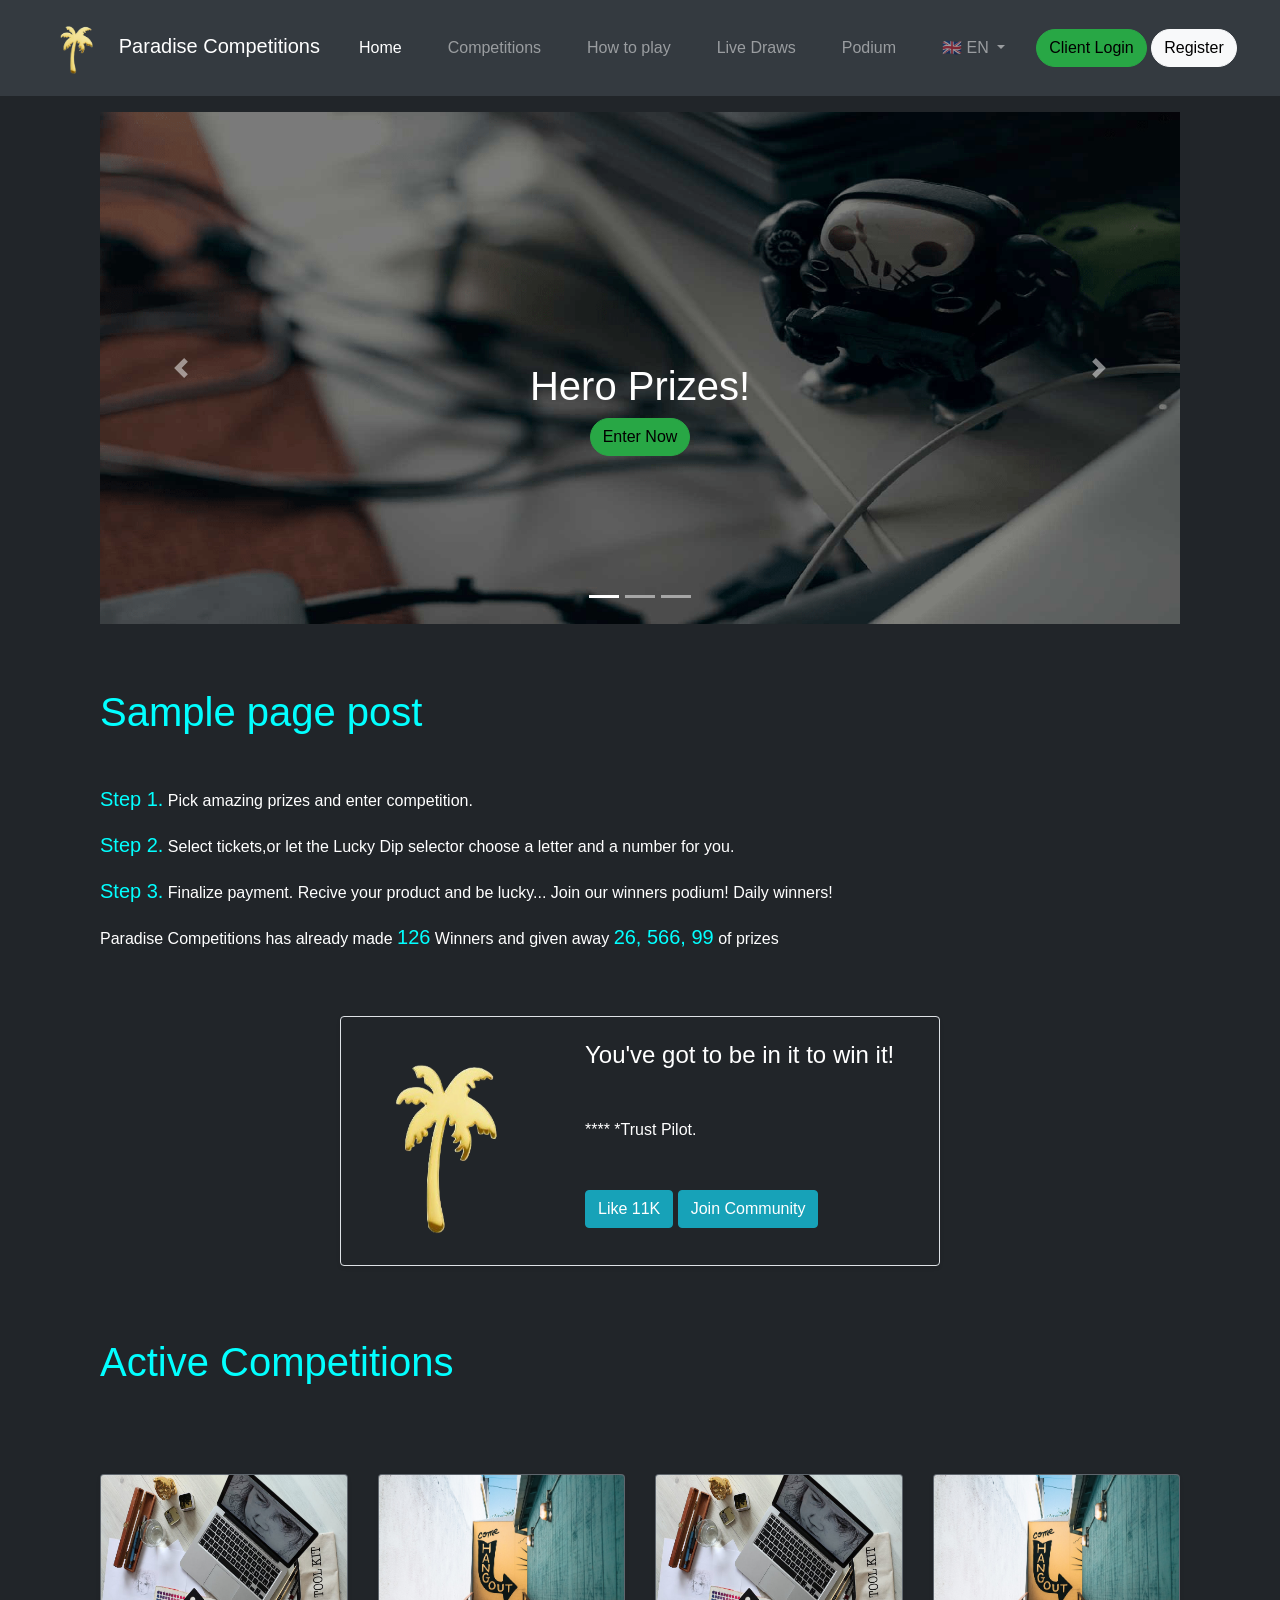
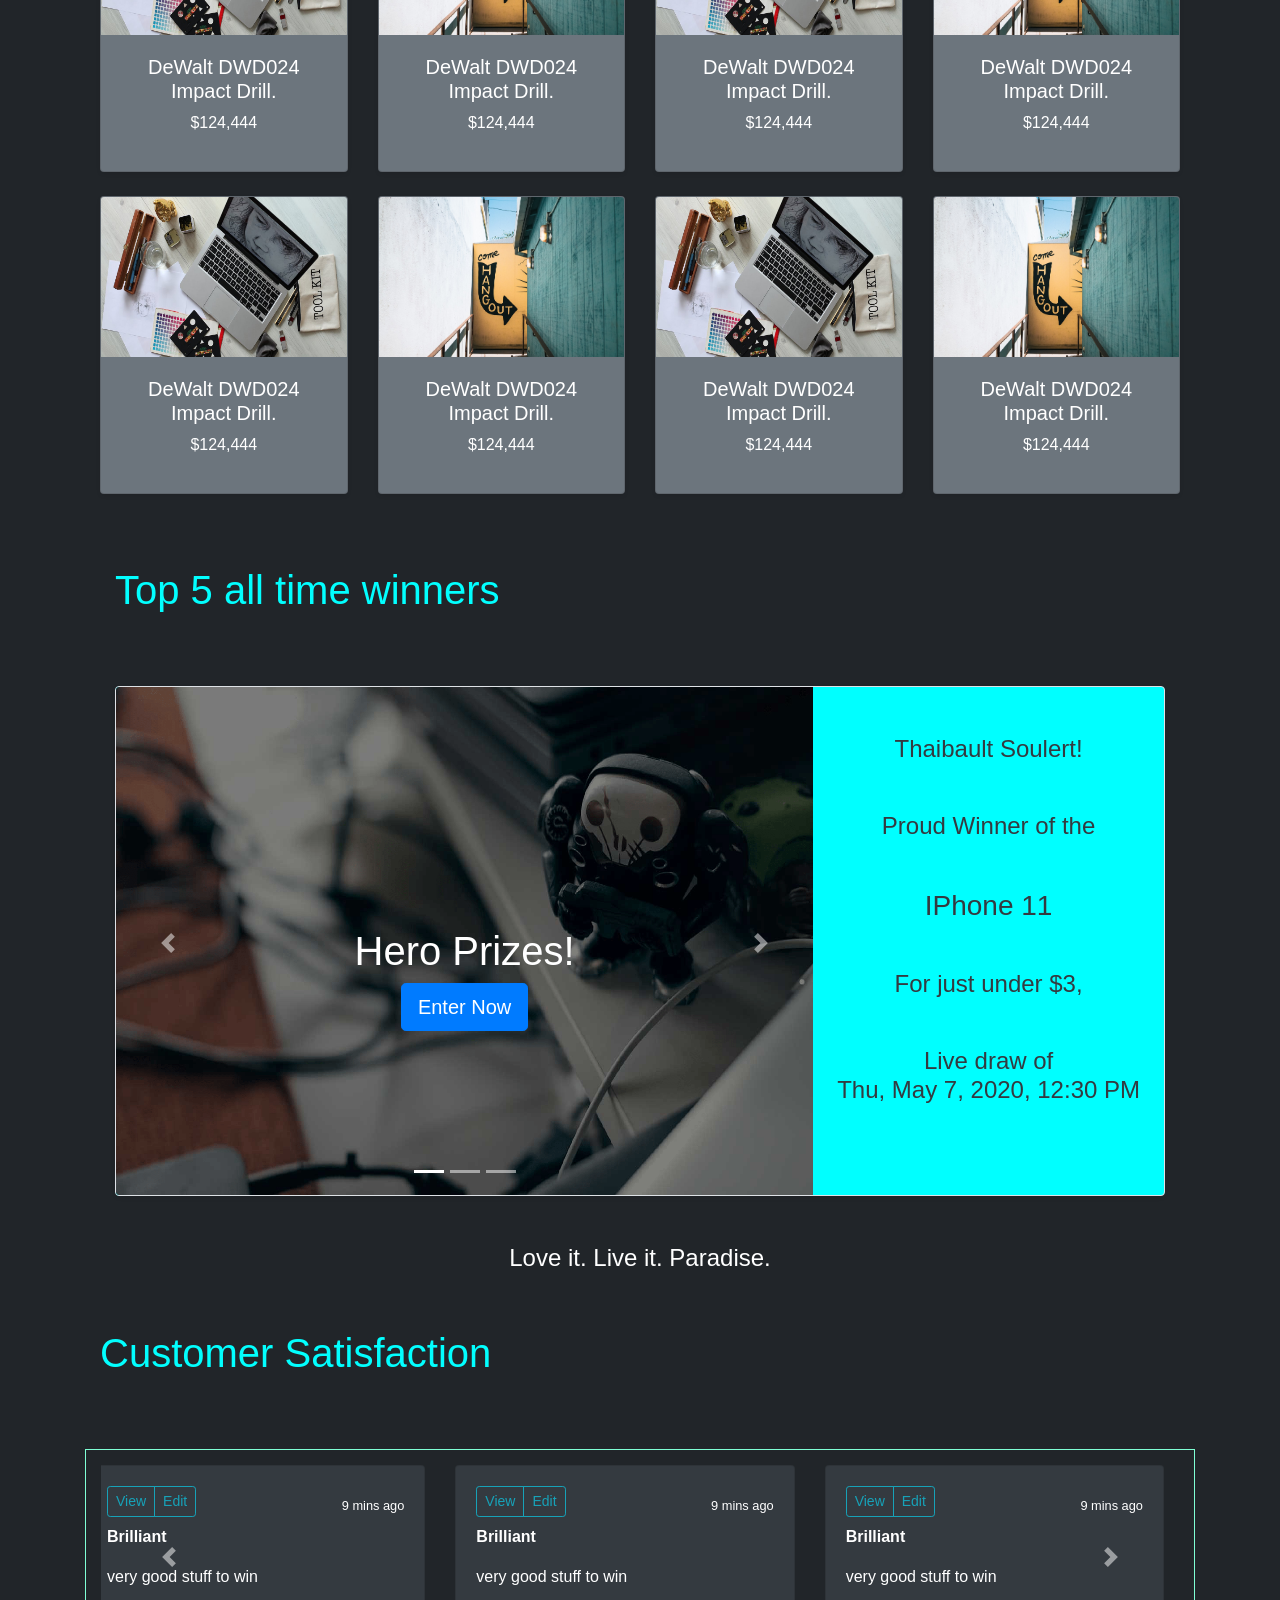
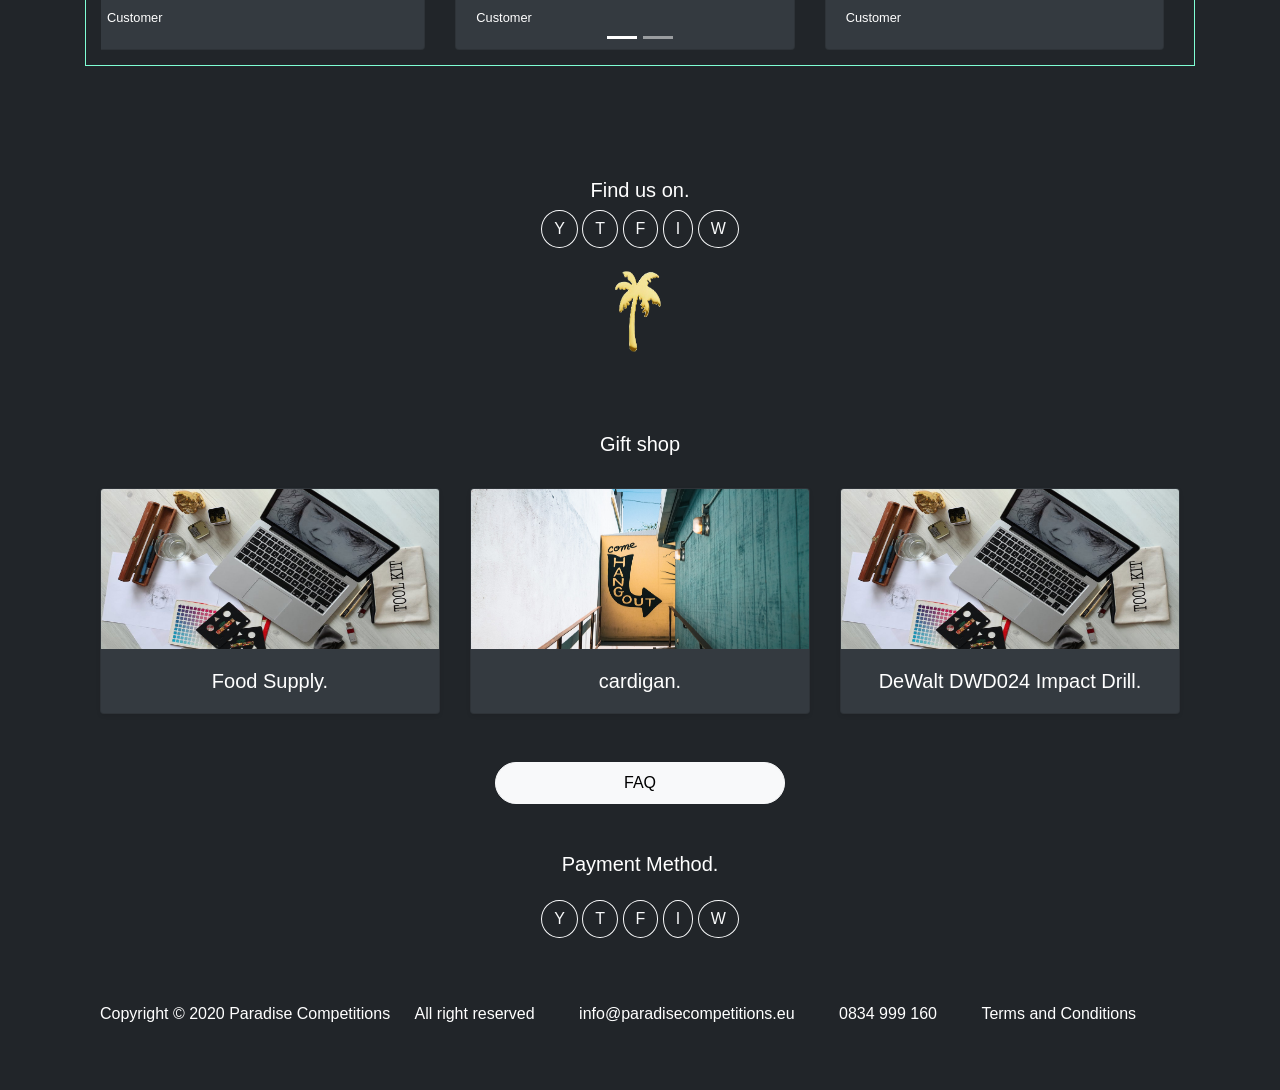
==== index.html @ 0be3e3e0 "add initial project files and homepage" ====
<!doctype html>
<html lang="en">
  <head>
    <meta charset="utf-8">
    <meta name="viewport" content="width=device-width, initial-scale=1, shrink-to-fit=no">
    <meta name="description" content="">
    <meta name="author" content="Emmanuel Adeboje">
    <meta name="generator" content="Jekyll v4.0.1">
    <title>Paradise Competitions . Home</title>

    <!-- Bootstrap core CSS -->
<link href="assets/dist/css/bootstrap.css" rel="stylesheet">

    <style>
      .bd-placeholder-img {
        font-size: 1.125rem;
        text-anchor: middle;
        -webkit-user-select: none;
        -moz-user-select: none;
        -ms-user-select: none;
        user-select: none;
      }

      @media (min-width: 768px) {
        .bd-placeholder-img-lg {
          font-size: 3.5rem;
        }
      }
      .nav-item {
        margin: 15px;
      }
      .active-p {
        font-size: 20px;
        color: #02ffff;
      }
      .carousel-border {
        border: 1px solid aquamarine;
        padding: 15px;
      }
      .faq-btn {
        padding: 8px 8em;
      }
      footer > p > span {
        padding: 0 20px 0 20px;
      }
      footer > p > span > a {
        color: #fff;
      }
    </style>
    <!-- Custom styles for this template -->
    <link href="https://fonts.googleapis.com/css?family=Playfair+Display:700,900" rel="stylesheet">
    <!-- Custom styles for this template -->
    <link href="style.css" rel="stylesheet">
  </head>
  <body>
    <div class="container">
  <header class="blog-header py-2">
    <div class="row flex-nowrap justify-content-between align-items-center mb-5">
        <nav class="navbar navbar-expand-md navbar-dark fixed-top bg-dark justify-content-center">
            <a class="navbar-brand active-p" href="./"><img src="assets/img/palm tree png.png" alt="paradise logo" height="70" width="70"> Paradise Competitions</a>
            <button class="navbar-toggler" type="button" data-toggle="collapse" data-target="#navbarCollapse" aria-controls="navbarCollapse" aria-expanded="false" aria-label="Toggle navigation">
              <span class="navbar-toggler-icon"></span>
            </button>
            <div class="collapse navbar-collapse" id="navbarCollapse" style="flex-grow: 0;">
              <ul class="navbar-nav">
                <li class="nav-item active">
                  <a class="nav-link" href="#">Home <span class="sr-only">(current)</span></a>
                </li>
                <li class="nav-item">
                  <a class="nav-link" href="#">Competitions</a>
                </li>
                <li class="nav-item">
                  <a class="nav-link" href="#">How to play</a>
                </li>
                <li class="nav-item">
                    <a class="nav-link" href="#">Live Draws</a>
                </li>
                <li class="nav-item">
                    <a class="nav-link" href="#">Podium</a>
                </li>
                <li class="nav-item dropdown">
                    <a class="nav-link dropdown-toggle mr-md-2" href="#" id="bd-versions" data-toggle="dropdown" aria-haspopup="true" aria-expanded="false">
                        🇬🇧 EN
                    </a>
                    <div class="dropdown-menu dropdown-menu-md-right" aria-labelledby="bd-versions">
                      <a class="dropdown-item active" href="/docs/4.5/">Latest (4.5.x)</a>
                      <div class="dropdown-divider"></div>
                      <a class="dropdown-item" href="https://getbootstrap.com/docs/3.4/">v3.4.1</a>
                      <a class="dropdown-item" href="https://getbootstrap.com/2.3.2/">v2.3.2</a>
                      <div class="dropdown-divider"></div>
                      <a class="dropdown-item" href="/docs/versions/">All versions</a>
                    </div>
                  </li>
              </ul>
              <div class="mt-2 mt-md-0">
                <button class="btn btn-success rounded-curve" type="submit">Client Login</button>
                <button class="btn btn-light rounded-curve" type="submit">Register</button>
              </div>
            </div>
        </nav>
    </div>
  </header>

<main role="main" class="container">
  <div id="myCarousel" class="carousel slide" data-ride="carousel">
      <ol class="carousel-indicators">
        <li data-target="#myCarousel" data-slide-to="0" class="active"></li>
        <li data-target="#myCarousel" data-slide-to="1"></li>
        <li data-target="#myCarousel" data-slide-to="2"></li>
      </ol>
      <div class="carousel-inner">
        <div class="carousel-item main-carousel active">
          <img class="bd-placeholder-img" width="100%" height="100%" src="assets/img/1.png" focusable="false">
          <div class="container">
            <div class="carousel-caption">
              <h1>Hero Prizes!</h1>
              <p><a class="btn btn-success rounded-curve" href="#" role="button">Enter Now</a></p>
            </div>
          </div>
        </div>
        <div class="carousel-item main-carousel">
          <img class="bd-placeholder-img" width="100%" height="100%" src="assets/img/2.jpg" focusable="false">
          <div class="container">
            <div class="carousel-caption">
              <h1>Hero Prizes!</h1>
              <p><a class="btn btn-success rounded-curve" href="#" role="button">Enter Now</a></p>
            </div>
          </div>
        </div>
        <div class="carousel-item main-carousel">
          <img class="bd-placeholder-img" width="100%" height="100%" src="assets/img/3.jpg" focusable="false">
          <div class="container">
            <div class="carousel-caption">
              <h1>Hero Prizes!</h1>
              <p><a class="btn btn-success rounded-curve" href="#" role="button">Enter Now</a></p>
            </div>
          </div>
        </div>
      </div>
      <a class="carousel-control-prev" href="#myCarousel" role="button" data-slide="prev">
        <span class="carousel-control-prev-icon" aria-hidden="true"></span>
        <span class="sr-only">Previous</span>
      </a>
      <a class="carousel-control-next" href="#myCarousel" role="button" data-slide="next">
        <span class="carousel-control-next-icon" aria-hidden="true"></span>
        <span class="sr-only">Next</span>
      </a>
  </div>
  <div class="row">
    <div class="col-md-12 blog-main">
      <div class="page-post">
        <h2 class="page-post-title pb-4 mb-4 active-p">Sample page post</h2>

        <p><span class="active-p">Step 1.</span> Pick amazing prizes and enter competition.</p>
        <p><span class="active-p">Step 2.</span> Select tickets,or let the Lucky Dip selector choose a letter and a number for you.</p>
        <p><span class="active-p">Step 3.</span> Finalize payment. Recive your product and be lucky... Join our winners podium! Daily winners! </p>
        <p>Paradise Competitions has already made <span class="active-p">126</span> Winners and given away <span class="active-p">26, 566, 99</span> of prizes</p>
      </div><!-- /.page-post -->
    </div><!-- /.paradise-main -->
  </div><!-- /.row -->
  <div class="container">
    <div class="row justify-content-md-center">
      <div class="col-md-auto col-lg-7">
        <div class="row no-gutters border rounded overflow-hidden flex-md-row mb-4 shadow-sm h-md-250 position-relative">
          <div class="col-auto d-none d-lg-block">
              <img src="assets/img/palm tree png.png" alt="paradise logo" height="250" width="220">
          </div>
          <div class="col p-4 d-flex flex-column position-static">
            <h4 class="mb-0">You've got to be in it to win it!</h4>
            <p class="mt-5 mb-5">**** *Trust Pilot.</p>
            <div class="mt-2 mt-md-0">
              <button class="btn btn-info" type="submit">Like 11K</button>
              <button class="btn btn-info" type="submit">Join Community</button>
            </div>
          </div>
        </div>
      </div>
    </div>
  </div>

  <div class="row">
    <div class="col-md-12 blog-main">
      <div class="page-post">
        <h2 class="page-post-title pb-4 pt-4 mt-4 mb-4 active-p">Active Competitions</h2>
      </div>
    </div>
    <div class="col-md-3">
      <div class="card text-white bg-secondary mb-4 shadow-sm">
          <img class="card-img-top" src="assets/img/image2.jpg" alt="paradise logo" height="160">
        <div class="card-body text-center">
          <h5 class="card-text">DeWalt DWD024 Impact Drill.</h5>
          <div class="justify-content-between align-items-center">
            <p>$124,444</p>
          </div>
        </div>
      </div>
    </div>
    <div class="col-md-3">
      <div class="card text-white bg-secondary mb-4 shadow-sm">
          <img class="card-img-top" src="assets/img/3.jpg" alt="paradise logo" height="160">
        <div class="card-body text-center">
          <h5 class="card-text">DeWalt DWD024 Impact Drill.</h5>
          <div class="justify-content-between align-items-center">
            <p>$124,444</p>
          </div>
        </div>
      </div>
    </div>
    <div class="col-md-3">
      <div class="card text-white bg-secondary mb-4 shadow-sm">
          <img class="card-img-top" src="assets/img/image2.jpg" alt="paradise logo" height="160">
        <div class="card-body text-center">
          <h5 class="card-text">DeWalt DWD024 Impact Drill.</h5>
          <div class="justify-content-between align-items-center">
            <p>$124,444</p>
          </div>
        </div>
      </div>
    </div>
    <div class="col-md-3">
      <div class="card text-white bg-secondary mb-4 shadow-sm">
          <img class="card-img-top" src="assets/img/3.jpg" alt="paradise logo" height="160">
        <div class="card-body text-center">
          <h5 class="card-text">DeWalt DWD024 Impact Drill.</h5>
          <div class="justify-content-between align-items-center">
            <p>$124,444</p>
          </div>
        </div>
      </div>
    </div>
    <div class="col-md-3">
      <div class="card text-white bg-secondary mb-4 shadow-sm">
          <img class="card-img-top" src="assets/img/image2.jpg" alt="paradise logo" height="160">
        <div class="card-body text-center">
          <h5 class="card-text">DeWalt DWD024 Impact Drill.</h5>
          <div class="justify-content-between align-items-center">
            <p>$124,444</p>
          </div>
        </div>
      </div>
    </div>
    <div class="col-md-3">
      <div class="card text-white bg-secondary mb-4 shadow-sm">
          <img class="card-img-top" src="assets/img/3.jpg" alt="paradise logo" height="160">
        <div class="card-body text-center">
          <h5 class="card-text">DeWalt DWD024 Impact Drill.</h5>
          <div class="justify-content-between align-items-center">
            <p>$124,444</p>
          </div>
        </div>
      </div>
    </div>
    <div class="col-md-3">
      <div class="card text-white bg-secondary mb-4 shadow-sm">
          <img class="card-img-top" src="assets/img/image2.jpg" alt="paradise logo" height="160">
        <div class="card-body text-center">
          <h5 class="card-text">DeWalt DWD024 Impact Drill.</h5>
          <div class="justify-content-between align-items-center">
            <p>$124,444</p>
          </div>
        </div>
      </div>
    </div>
    <div class="col-md-3">
      <div class="card text-white bg-secondary mb-4 shadow-sm">
          <img class="card-img-top" src="assets/img/3.jpg" alt="paradise logo" height="160">
        <div class="card-body text-center">
          <h5 class="card-text">DeWalt DWD024 Impact Drill.</h5>
          <div class="justify-content-between align-items-center">
            <p>$124,444</p>
          </div>
        </div>
      </div>
    </div>
  </div><!-- /.row -->

  <div class="container">
    <div class="page-post">
      <h2 class="page-post-title pb-2 pt-4 mb-4 mt-4 active-p">Top 5 all time winners</h2>
    </div>
    <div class="row justify-content-md-center">
      <div class="col-md-auto col-lg-12">
        <div class="row no-gutters border rounded overflow-hidden flex-md-row mb-4 shadow-sm position-relative" style="height: 510px;background-color: aqua;">
          <div class="col d-flex flex-column position-static">
              <div id="myCarousel" class="carousel slide" data-ride="carousel">
                  <ol class="carousel-indicators">
                    <li data-target="#myCarousel" data-slide-to="0" class="active"></li>
                    <li data-target="#myCarousel" data-slide-to="1"></li>
                    <li data-target="#myCarousel" data-slide-to="2"></li>
                  </ol>
                  <div class="carousel-inner">
                    <div class="carousel-item main-carousel active">
                      <img class="bd-placeholder-img" width="100%" height="100%" src="assets/img/1.png" focusable="false">
                      <div class="container">
                        <div class="carousel-caption">
                          <h1>Hero Prizes!</h1>
                          <p><a class="btn btn-lg btn-primary" href="#" role="button">Enter Now</a></p>
                        </div>
                      </div>
                    </div>
                    <div class="carousel-item main-carousel">
                      <img class="bd-placeholder-img" width="100%" height="100%" src="assets/img/2.jpg" focusable="false">
                      <div class="container">
                        <div class="carousel-caption">
                          <h1>Hero Prizes!</h1>
                          <p><a class="btn btn-lg btn-primary" href="#" role="button">Enter Now</a></p>
                        </div>
                      </div>
                    </div>
                    <div class="carousel-item main-carousel">
                      <img class="bd-placeholder-img" width="100%" height="100%" src="assets/img/3.jpg" focusable="false">
                      <div class="container">
                        <div class="carousel-caption">
                          <h1>Hero Prizes!</h1>
                          <p><a class="btn btn-lg btn-primary" href="#" role="button">Enter Now</a></p>
                        </div>
                      </div>
                    </div>
                  </div>
                  <a class="carousel-control-prev" href="#myCarousel" role="button" data-slide="prev">
                    <span class="carousel-control-prev-icon" aria-hidden="true"></span>
                    <span class="sr-only">Previous</span>
                  </a>
                  <a class="carousel-control-next" href="#myCarousel" role="button" data-slide="next">
                    <span class="carousel-control-next-icon" aria-hidden="true"></span>
                    <span class="sr-only">Next</span>
                  </a>
              </div>
          </div>
          <div class="col-auto p-4 mt-4 d-flex d-lg-block text-dark text-center">
              <h4 class="mb-0">Thaibault Soulert!</h4>
              <h4 class="mt-5 mb-5">Proud Winner of the</h4>
              <h3 class="mt-5 mb-5">IPhone 11</h3>
              <h4 class="mt-5 mb-5">For just under $3,</h4>
              <h4 class="mt-5 mb-5">Live draw of <br><span>Thu, May 7, 2020, 12:30 PM</span></h4>
          </div>
        </div>
        <h4 class="text-center pt-4">Love it. Live it. Paradise.</h4>
      </div>
    </div>
  </div>
  
  <div class="row pb-4 mb-4">
    <div class="col-md-12 blog-main">
      <div class="page-post">
        <h2 class="page-post-title pb-2 pt-4 mt-4 mb-2 active-p">Customer Satisfaction</h2>
      </div>
    </div>
    <div id="carouselExampleIndicators" class="carousel carousel-border slide container" data-ride="carousel">
      <!-- this can be removed -->
      <ol class="carousel-indicators">
        <li data-target="#carouselExampleIndicators" data-slide-to="0" class="active"></li>
        <li data-target="#carouselExampleIndicators" data-slide-to="1"></li>
      </ol>
      <!-- this can be removed -->

      <div class="carousel-inner"><!-- carousel group 1 -->
        <div class="carousel-item active row">
          <div class="row">
            <div class="col-6 col-md-4">
              <div class="card bg-dark">
                <div class="card-body">
                  <div class="d-flex justify-content-between align-items-center">
                    <div class="btn-group mb-2">
                      <!-- star icon are supposed to be include here -->
                      <button type="button" class="btn btn-sm btn-outline-info">View</button>
                      <button type="button" class="btn btn-sm btn-outline-info">Edit</button>
                    </div>
                    <small class="">9 mins ago</small>
                  </div>
                  <div class="card-text">
                    <p><span style="font-weight: bold;">Brilliant</span></p>
                    <p>very good stuff to win</p>
                    <small class="">Customer</small>
                  </div>
                </div>
              </div>
            </div>
            <div class="col-6 col-md-4">
              <div class="card bg-dark">
                <div class="card-body">
                  <div class="d-flex justify-content-between align-items-center">
                    <div class="btn-group mb-2">
                      <!-- star icon are supposed to be include here -->
                      <button type="button" class="btn btn-sm btn-outline-info">View</button>
                      <button type="button" class="btn btn-sm btn-outline-info">Edit</button>
                    </div>
                    <small class="">9 mins ago</small>
                  </div>
                  <div class="card-text">
                    <p><span style="font-weight: bold;">Brilliant</span></p>
                    <p>very good stuff to win</p>
                    <small class="">Customer</small>
                  </div>
                </div>
              </div>
            </div>
            <div class="col-md-4 d-md-block d-none">
              <div class="card bg-dark">
                <div class="card-body">
                  <div class="d-flex justify-content-between align-items-center">
                    <div class="btn-group mb-2">
                      <!-- star icon are supposed to be include here -->
                      <button type="button" class="btn btn-sm btn-outline-info">View</button>
                      <button type="button" class="btn btn-sm btn-outline-info">Edit</button>
                    </div>
                    <small class="">9 mins ago</small>
                  </div>
                  <div class="card-text">
                    <p><span style="font-weight: bold;">Brilliant</span></p>
                    <p>very good stuff to win</p>
                    <small class="">Customer</small>
                  </div>
                </div>
              </div>
            </div>
          </div>
        </div><!-- End carousel group 1 -->
        <div class="carousel-item"><!-- carousel group 2 -->
          <div class="row">
            <div class="col-6 col-md-4">
              <div class="card bg-dark">
                <div class="card-body">
                  <div class="d-flex justify-content-between align-items-center">
                    <div class="btn-group mb-2">
                      <!-- star icon are supposed to be include here -->
                      <button type="button" class="btn btn-sm btn-outline-info">View</button>
                      <button type="button" class="btn btn-sm btn-outline-info">Edit</button>
                    </div>
                    <small class="">9 mins ago</small>
                  </div>
                  <div class="card-text">
                    <p><span style="font-weight: bold;">Brilliant</span></p>
                    <p>very good stuff to win</p>
                    <small class="">Customer</small>
                  </div>
                </div>
              </div>
            </div>
            <div class="col-6 col-md-4">
              <div class="card bg-dark">
                <div class="card-body">
                  <div class="d-flex justify-content-between align-items-center">
                    <div class="btn-group mb-2">
                      <!-- star icon are supposed to be include here -->
                      <button type="button" class="btn btn-sm btn-outline-info">View</button>
                      <button type="button" class="btn btn-sm btn-outline-info">Edit</button>
                    </div>
                    <small class="">9 mins ago</small>
                  </div>
                  <div class="card-text">
                    <p><span style="font-weight: bold;">Brilliant</span></p>
                    <p>very good stuff to win</p>
                    <small class="">Customer</small>
                  </div>
                </div>
              </div>
            </div>
            <div class="col-md-4 d-md-block d-none">
              <div class="card bg-dark">
                <div class="card-body">
                  <div class="d-flex justify-content-between align-items-center">
                    <div class="btn-group mb-2">
                      <!-- star icon are supposed to be include here -->
                      <button type="button" class="btn btn-sm btn-outline-info">View</button>
                      <button type="button" class="btn btn-sm btn-outline-info">Edit</button>
                    </div>
                    <small class="">9 mins ago</small>
                  </div>
                  <div class="card-text">
                    <p><span style="font-weight: bold;">Brilliant</span></p>
                    <p>very good stuff to win</p>
                    <small class="">Customer</small>
                  </div>
                </div>
              </div>
            </div>
          </div>
        </div><!-- End carousel group 2 -->
      </div>
      <a class="carousel-control-prev" href="#carouselExampleIndicators" role="button" data-slide="prev">
        <span class="carousel-control-prev-icon" aria-hidden="true"></span>
        <span class="sr-only">Previous</span>
      </a>
      <a class="carousel-control-next" href="#carouselExampleIndicators" role="button" data-slide="next">
        <span class="carousel-control-next-icon" aria-hidden="true"></span>
        <span class="sr-only">Next</span>
      </a>
    </div>
  </div>

  <div class="row">
    <div class="col-md-12">
      <div class="page-post text-center">
        <h5>Find us on.</h5>
        <div class="mt-2 mt-md-0">
          <button class="btn btn-outline-light rounded-circle">Y</button>
          <button class="btn btn-outline-light rounded-circle">T</button>
          <button class="btn btn-outline-light rounded-circle">F</button>
          <button class="btn btn-outline-light rounded-circle">I</button>
          <button class="btn btn-outline-light rounded-circle">W</button>
        </div>
        <img src="assets/img/palm tree png.png" alt="paradise logo" height="120" width="100">
      </div><!-- /.page-post -->
    </div><!-- /.paradise-main -->
  </div><!-- /.row -->

  <div class="row">
    <div class="col-md-12 mb-4">
        <h5 class="text-center">Gift shop</h5>
    </div>
    <div class="col-md-4">
      <div class="card text-white bg-dark mb-4 shadow-sm">
          <img class="card-img-top" src="assets/img/image2.jpg" alt="paradise logo" height="160">
        <div class="card-body text-center">
          <h5 class="card-text">Food Supply.</h5>
        </div>
      </div>
    </div>
    <div class="col-md-4">
      <div class="card text-white bg-dark mb-4 shadow-sm">
          <img class="card-img-top" src="assets/img/3.jpg" alt="paradise logo" height="160">
        <div class="card-body text-center">
          <h5 class="card-text">cardigan.</h5>
        </div>
      </div>
    </div>
    <div class="col-md-4">
      <div class="card text-white bg-dark mb-4 shadow-sm">
          <img class="card-img-top" src="assets/img/image2.jpg" alt="paradise logo" height="160">
        <div class="card-body text-center">
          <h5 class="card-text">DeWalt DWD024 Impact Drill.</h5>
        </div>
      </div>
    </div>
    <div class="col-md-12">
        <div class="page-post text-center">
          <button type="button" class="btn btn-light rounded-curve faq-btn mb-4 mt-4">FAQ</button>
          <h5 class="mb-4 mt-4">Payment Method.</h5>
          <div class="mt-2 mt-md-0">
            <!-- This should be an image of the payment methods -->
            <button class="btn btn-outline-light rounded-circle">Y</button>
            <button class="btn btn-outline-light rounded-circle">T</button>
            <button class="btn btn-outline-light rounded-circle">F</button>
            <button class="btn btn-outline-light rounded-circle">I</button>
            <button class="btn btn-outline-light rounded-circle">W</button>
          </div>
        </div><!-- /.page-post -->
      </div>
  </div><!-- /.row -->
</main><!-- /.container -->

<footer class="container">
    <p>Copyright &copy; 2020 Paradise Competitions  <span>All right reserved</span> <span><a href="mailto:info@paradisecompetitions.eu">info@paradisecompetitions.eu</a></span> <span><a href="tel:0834999160">0834 999 160</a></span> <span><a href="#">Terms and Conditions</a></span></p>
  </footer>
<script src="https://code.jquery.com/jquery-3.5.1.slim.min.js" integrity="sha384-DfXdz2htPH0lsSSs5nCTpuj/zy4C+OGpamoFVy38MVBnE+IbbVYUew+OrCXaRkfj" crossorigin="anonymous"></script>
      <script>window.jQuery || document.write('<script src="assets/js/vendor/jquery.slim.min.js"><\/script>')</script><script src="assets/dist/js/bootstrap.bundle.js"></script>
</body>
</html>
---- style.css ----
/* GLOBAL STYLES
-------------------------------------------------- */
/* Padding below the footer and lighter body text */

body {
  padding-top: 3rem;
  padding-bottom: 3rem;
  /*color: #768776;*/
}


/* CUSTOMIZE THE CAROUSEL
-------------------------------------------------- */

/* Carousel base class */
.carousel {
  margin-bottom: 4rem;
}
/* Since positioning the image, we need to help out the caption */
.carousel-caption {
  bottom: 8rem;
  z-index: 10;
}

/* Declare heights because of positioning of img element */
.main-carousel {
  height: 32rem;
}
.main-carousel > img {
  position: absolute;
  top: 0;
  left: 0;
  min-width: 100%;
  height: 32rem;
}

/* RESPONSIVE CSS
-------------------------------------------------- */

@media (min-width: 40em) {
  /* Bump up size of carousel content */
  .carousel-caption p {
    margin-bottom: 1.25rem;
    font-size: 1.25rem;
    line-height: 1.4;
  }
}

/* stylelint-disable selector-list-comma-newline-after */

.display-4 {
  font-size: 2.5rem;
}
@media (min-width: 768px) {
  .display-4 {
    font-size: 3rem;
  }
}

.card-img-right {
  height: 100%;
  border-radius: 0 3px 3px 0;
}

.flex-auto {
  -ms-flex: 0 0 auto;
  flex: 0 0 auto;
}

.h-250 { height: 250px; }
@media (min-width: 768px) {
  .h-md-250 { height: 250px; }
}

/*
 * Page posts
 */
.page-post {
  margin-bottom: 4rem;
}
.page-post-title {
  margin-bottom: .25rem;
  font-size: 2.5rem;
}
.page-post-meta {
  margin-bottom: 1.25rem;
  color: #999;
}

/*
 * button
 */
.rounded-curve{
  border-radius: 50px;
  color: black;
}
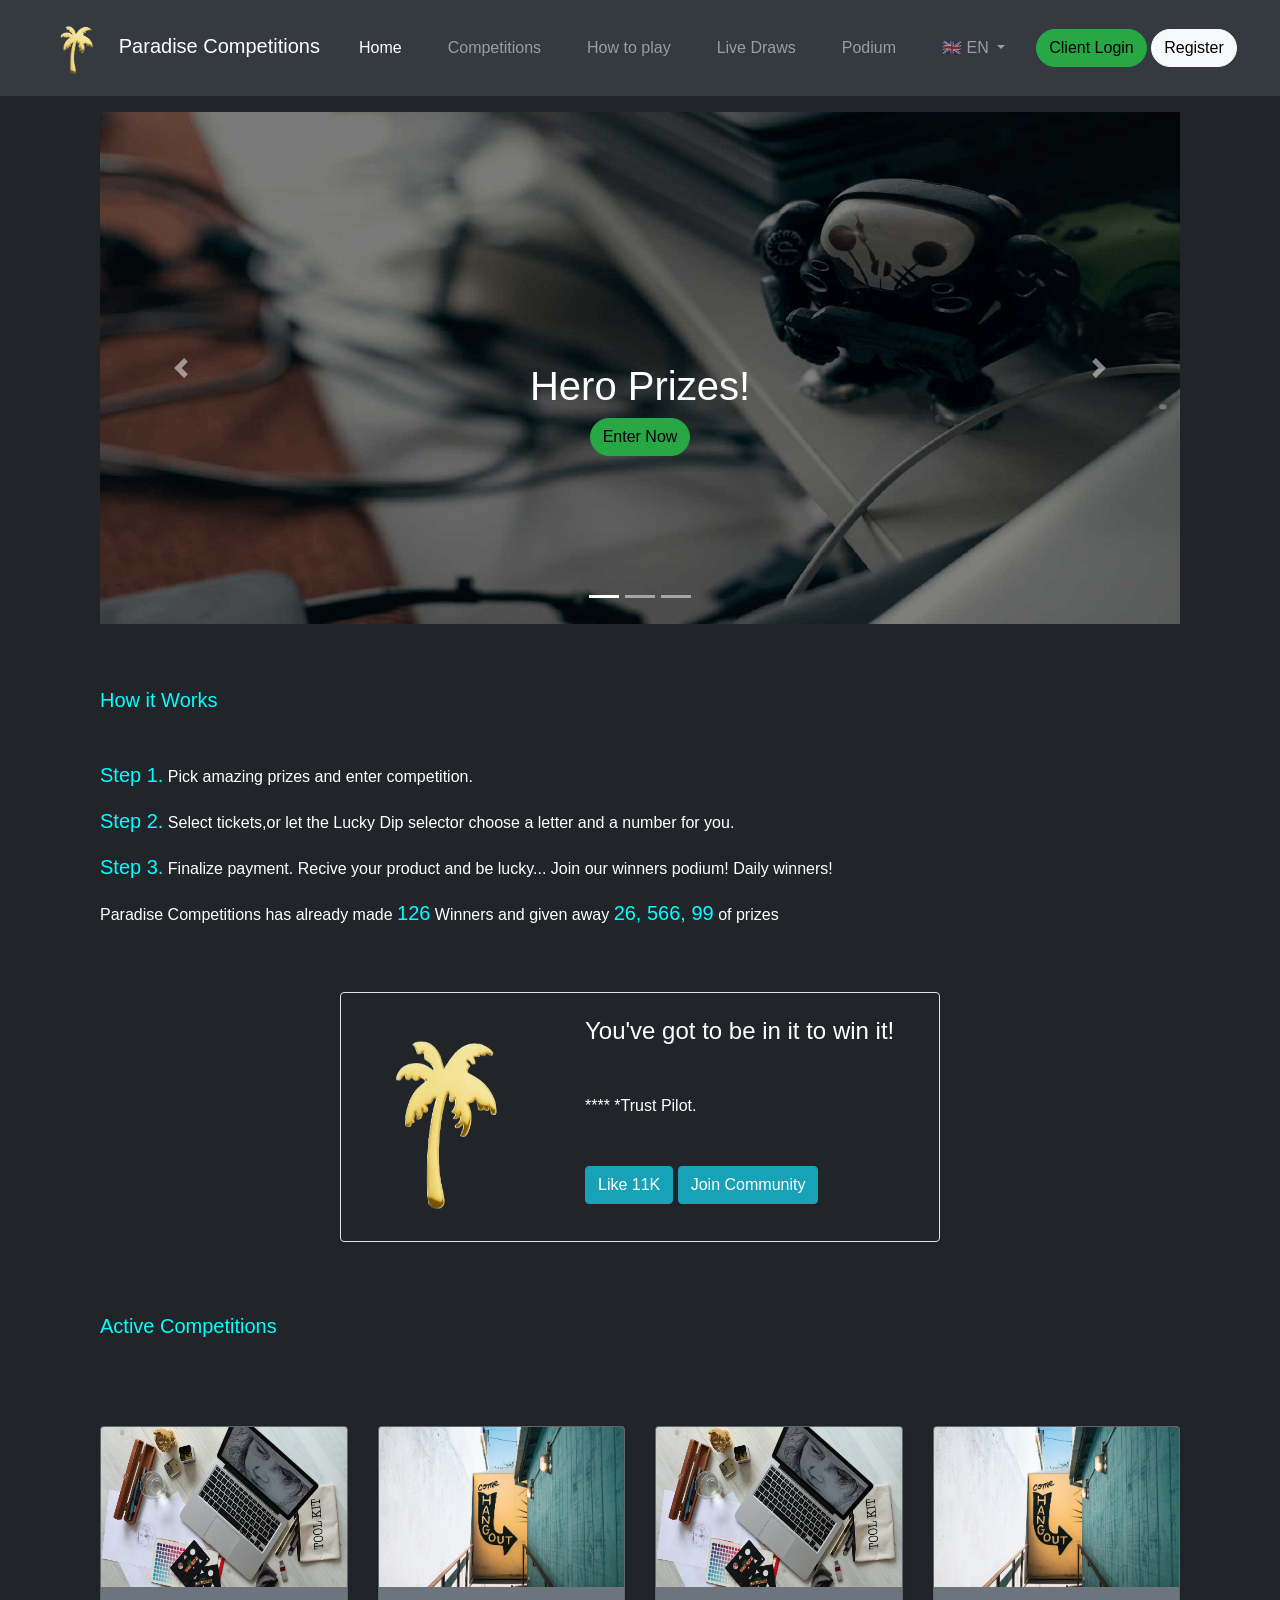
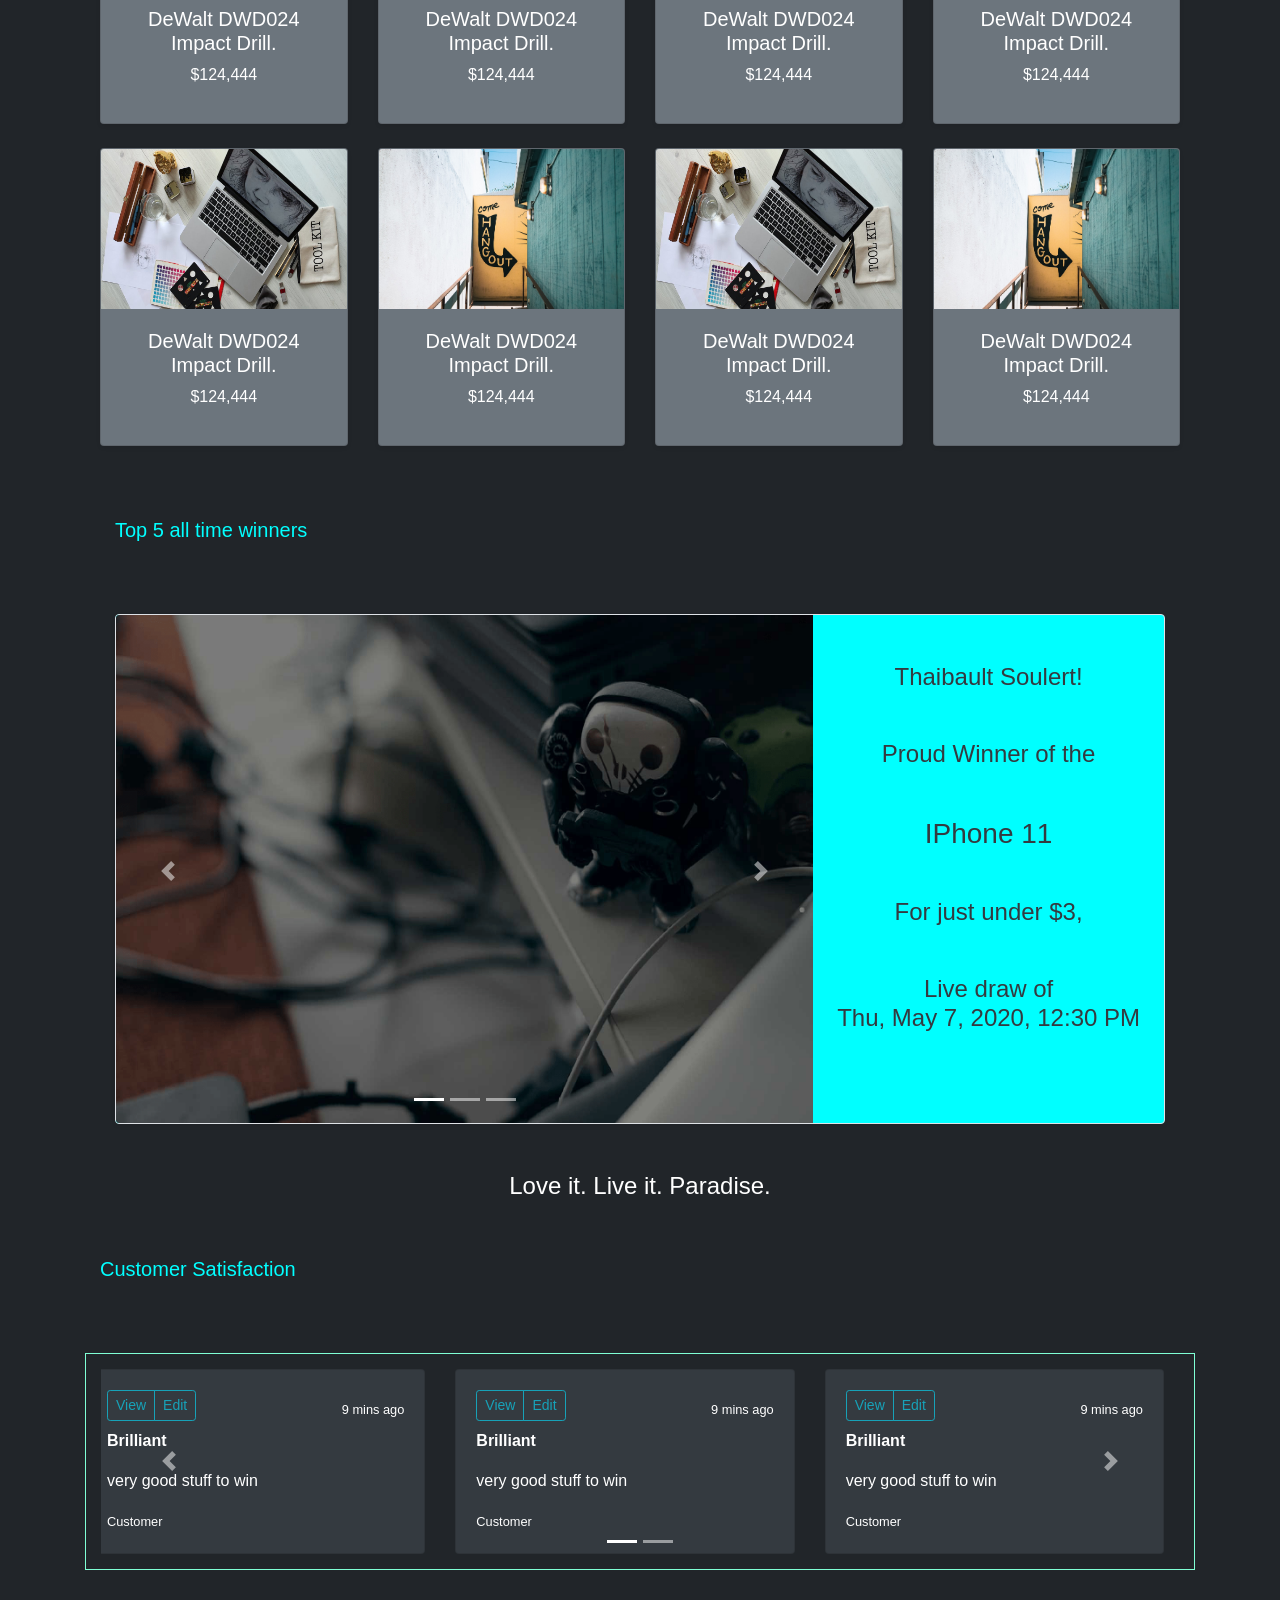
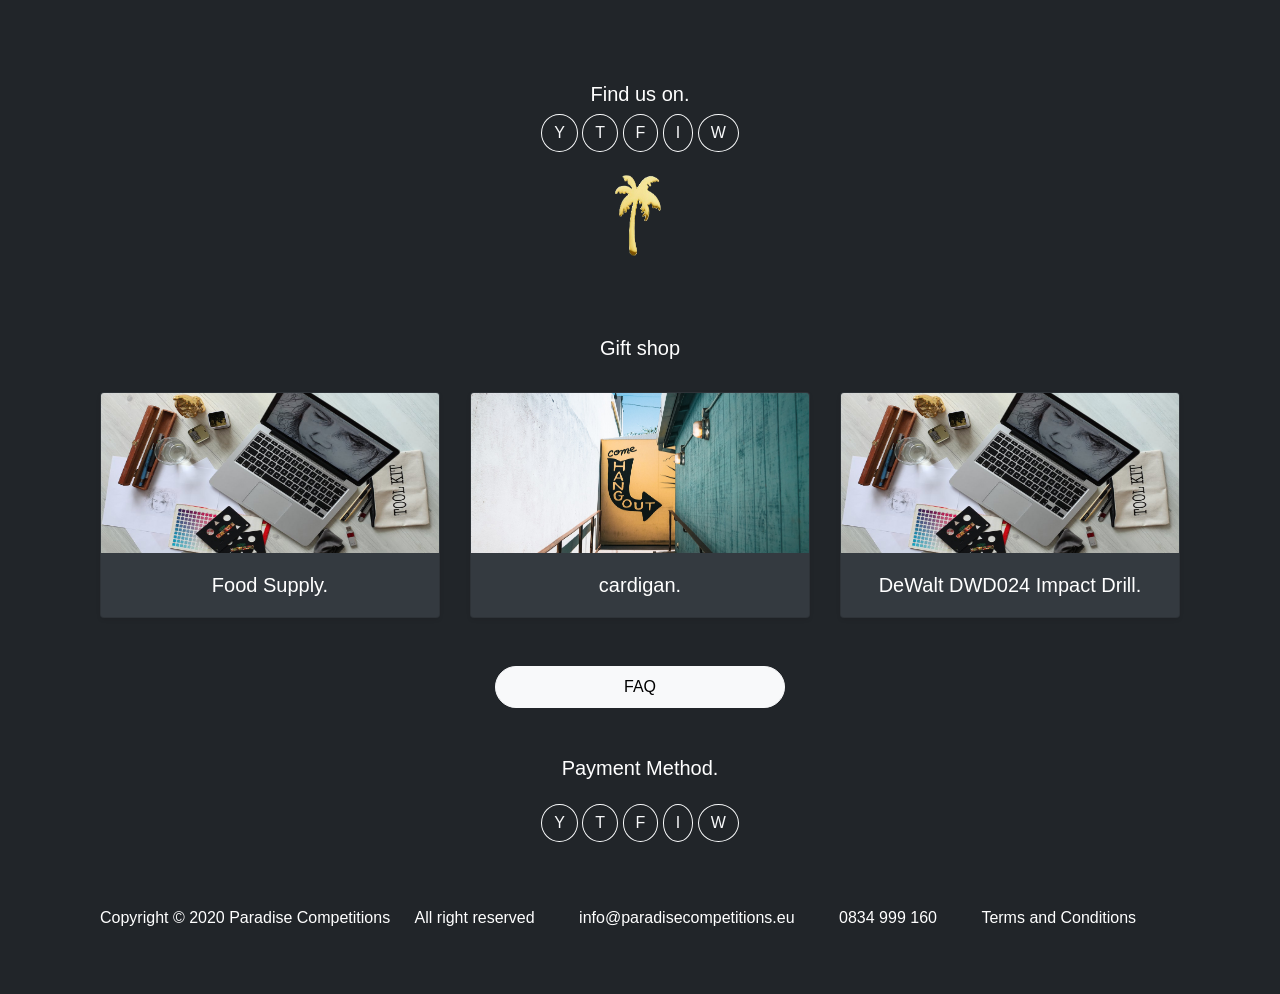
==== commit 202b73d8: "modification to index.html, style.css and added cart" ====
--- a/index.html
+++ b/index.html
@@ -9,44 +9,8 @@
     <title>Paradise Competitions . Home</title>
 
     <!-- Bootstrap core CSS -->
-<link href="assets/dist/css/bootstrap.css" rel="stylesheet">
-
-    <style>
-      .bd-placeholder-img {
-        font-size: 1.125rem;
-        text-anchor: middle;
-        -webkit-user-select: none;
-        -moz-user-select: none;
-        -ms-user-select: none;
-        user-select: none;
-      }
-
-      @media (min-width: 768px) {
-        .bd-placeholder-img-lg {
-          font-size: 3.5rem;
-        }
-      }
-      .nav-item {
-        margin: 15px;
-      }
-      .active-p {
-        font-size: 20px;
-        color: #02ffff;
-      }
-      .carousel-border {
-        border: 1px solid aquamarine;
-        padding: 15px;
-      }
-      .faq-btn {
-        padding: 8px 8em;
-      }
-      footer > p > span {
-        padding: 0 20px 0 20px;
-      }
-      footer > p > span > a {
-        color: #fff;
-      }
-    </style>
+    <link href="assets/dist/css/bootstrap.css" rel="stylesheet">
+
     <!-- Custom styles for this template -->
     <link href="https://fonts.googleapis.com/css?family=Playfair+Display:700,900" rel="stylesheet">
     <!-- Custom styles for this template -->
@@ -64,31 +28,30 @@
             <div class="collapse navbar-collapse" id="navbarCollapse" style="flex-grow: 0;">
               <ul class="navbar-nav">
                 <li class="nav-item active">
-                  <a class="nav-link" href="#">Home <span class="sr-only">(current)</span></a>
+                  <a class="nav-link" href="./">Home <span class="sr-only">(current)</span></a>
                 </li>
                 <li class="nav-item">
-                  <a class="nav-link" href="#">Competitions</a>
+                  <a class="nav-link" href="competitions.html">Competitions</a>
                 </li>
                 <li class="nav-item">
-                  <a class="nav-link" href="#">How to play</a>
+                  <a class="nav-link" href="how_to_play.html">How to play</a>
                 </li>
                 <li class="nav-item">
-                    <a class="nav-link" href="#">Live Draws</a>
+                    <a class="nav-link" href="live_draws.html">Live Draws</a>
                 </li>
                 <li class="nav-item">
-                    <a class="nav-link" href="#">Podium</a>
+                    <a class="nav-link" href="podium.html">Podium</a>
                 </li>
                 <li class="nav-item dropdown">
                     <a class="nav-link dropdown-toggle mr-md-2" href="#" id="bd-versions" data-toggle="dropdown" aria-haspopup="true" aria-expanded="false">
                         🇬🇧 EN
                     </a>
                     <div class="dropdown-menu dropdown-menu-md-right" aria-labelledby="bd-versions">
-                      <a class="dropdown-item active" href="/docs/4.5/">Latest (4.5.x)</a>
+                      <a class="dropdown-item active" href="#">EN</a>
                       <div class="dropdown-divider"></div>
-                      <a class="dropdown-item" href="https://getbootstrap.com/docs/3.4/">v3.4.1</a>
-                      <a class="dropdown-item" href="https://getbootstrap.com/2.3.2/">v2.3.2</a>
+                      <a class="dropdown-item" href="#">US</a>
                       <div class="dropdown-divider"></div>
-                      <a class="dropdown-item" href="/docs/versions/">All versions</a>
+                      <a class="dropdown-item" href="#">FR</a>
                     </div>
                   </li>
               </ul>
@@ -149,7 +112,7 @@
   <div class="row">
     <div class="col-md-12 blog-main">
       <div class="page-post">
-        <h2 class="page-post-title pb-4 mb-4 active-p">Sample page post</h2>
+        <h2 class="page-post-title pb-4 mb-4 active-p">How it Works</h2>
 
         <p><span class="active-p">Step 1.</span> Pick amazing prizes and enter competition.</p>
         <p><span class="active-p">Step 2.</span> Select tickets,or let the Lucky Dip selector choose a letter and a number for you.</p>
@@ -291,30 +254,12 @@
                   <div class="carousel-inner">
                     <div class="carousel-item main-carousel active">
                       <img class="bd-placeholder-img" width="100%" height="100%" src="assets/img/1.png" focusable="false">
-                      <div class="container">
-                        <div class="carousel-caption">
-                          <h1>Hero Prizes!</h1>
-                          <p><a class="btn btn-lg btn-primary" href="#" role="button">Enter Now</a></p>
-                        </div>
-                      </div>
                     </div>
                     <div class="carousel-item main-carousel">
                       <img class="bd-placeholder-img" width="100%" height="100%" src="assets/img/2.jpg" focusable="false">
-                      <div class="container">
-                        <div class="carousel-caption">
-                          <h1>Hero Prizes!</h1>
-                          <p><a class="btn btn-lg btn-primary" href="#" role="button">Enter Now</a></p>
-                        </div>
-                      </div>
                     </div>
                     <div class="carousel-item main-carousel">
                       <img class="bd-placeholder-img" width="100%" height="100%" src="assets/img/3.jpg" focusable="false">
-                      <div class="container">
-                        <div class="carousel-caption">
-                          <h1>Hero Prizes!</h1>
-                          <p><a class="btn btn-lg btn-primary" href="#" role="button">Enter Now</a></p>
-                        </div>
-                      </div>
                     </div>
                   </div>
                   <a class="carousel-control-prev" href="#myCarousel" role="button" data-slide="prev">
--- a/style.css
+++ b/style.css
@@ -94,3 +94,50 @@
   border-radius: 50px;
   color: black;
 }
+
+/*
+* additional
+*/
+.bd-placeholder-img {
+  font-size: 1.125rem;
+  text-anchor: middle;
+  -webkit-user-select: none;
+  -moz-user-select: none;
+  -ms-user-select: none;
+  user-select: none;
+}
+
+@media (min-width: 768px) {
+  .bd-placeholder-img-lg {
+    font-size: 3.5rem;
+  }
+}
+.nav-item {
+  margin: 15px;
+}
+.active-p {
+  font-size: 20px;
+  color: #02ffff;
+}
+.carousel-border {
+  border: 1px solid aquamarine;
+  padding: 15px;
+}
+.faq-btn {
+  padding: 8px 8em;
+}
+footer > p > span {
+  padding: 0 20px 0 20px;
+}
+footer > p > span > a {
+  color: #fff;
+}
+.b-none {
+  border: none !important;
+}
+.table-item{
+  list-style: none;;
+}
+.pt-50 {
+  padding-top: 55px !important;
+}
